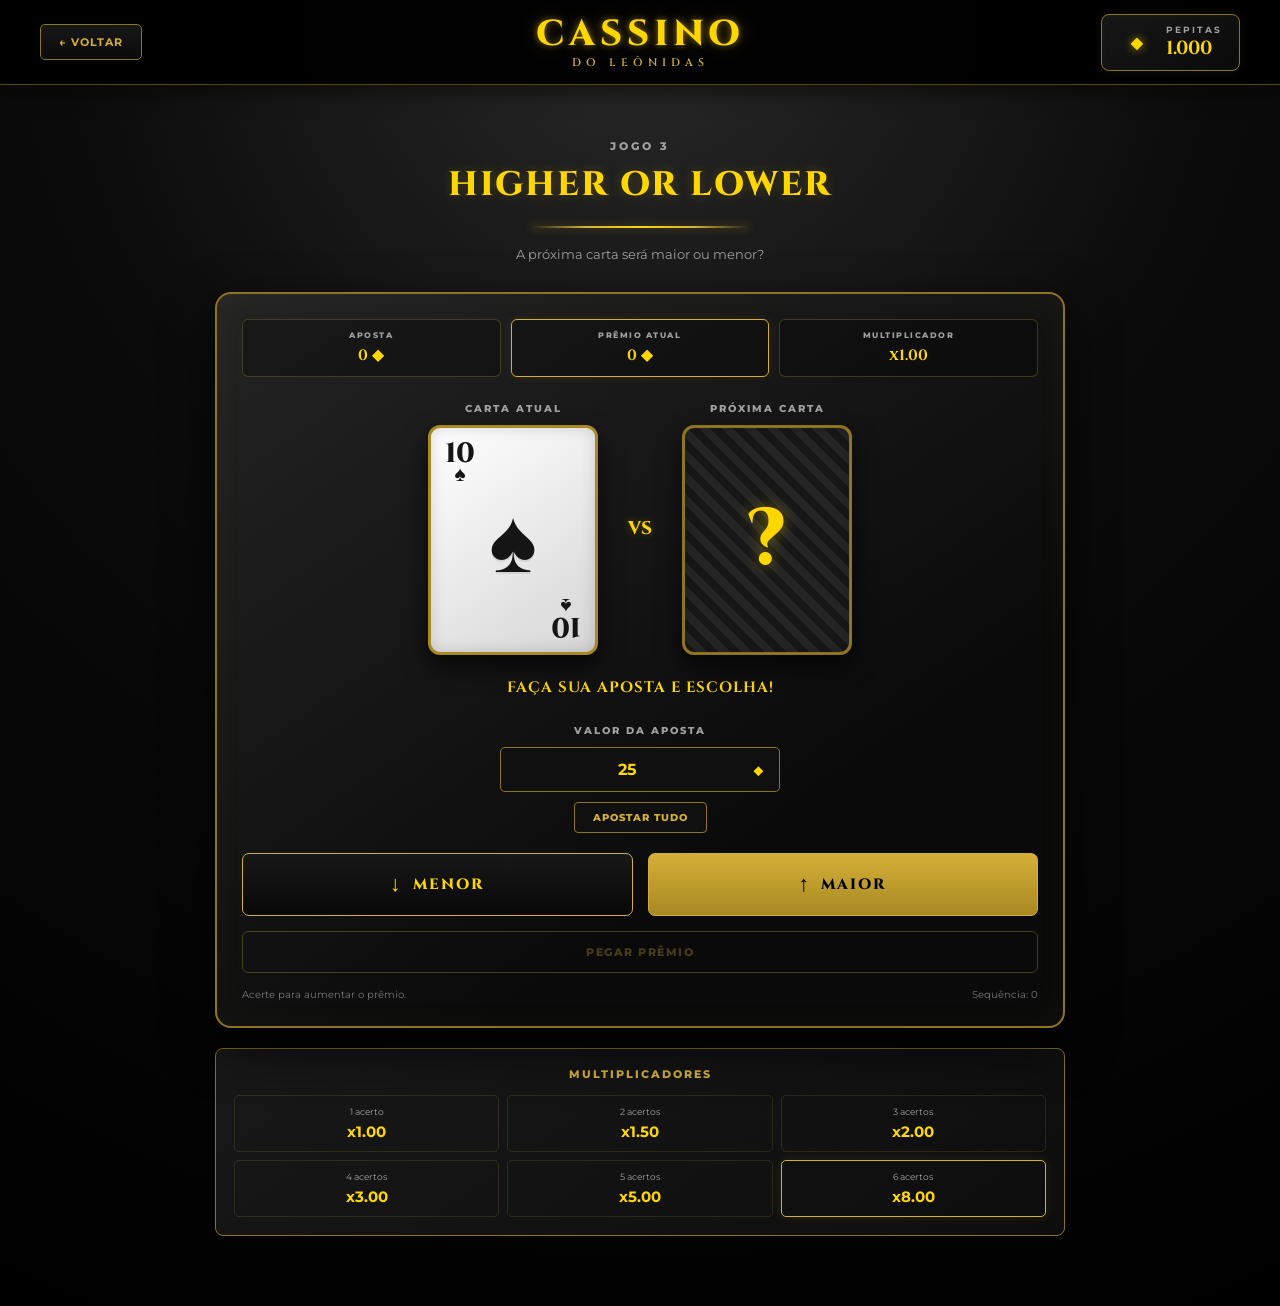
==== higherlower.html @ 217b802c "Movendo todos os arquivos para a raiz do projeto" ====
<!DOCTYPE html>
<html lang="pt-BR">

<head>

    <meta charset="UTF-8">

    <meta
        name="viewport"
        content="width=device-width, initial-scale=1.0"
    >

    <title>
        Higher or Lower - Cassino do Leônidas
    </title>

    <!-- Fontes -->

    <link
        rel="preconnect"
        href="https://fonts.googleapis.com"
    >

    <link
        rel="preconnect"
        href="https://fonts.gstatic.com"
        crossorigin
    >

    <link
        href="https://fonts.googleapis.com/css2?family=Cinzel:wght@500;600;700;800&family=Montserrat:wght@400;500;600;700;800&display=swap"
        rel="stylesheet"
    >

    <link
        rel="stylesheet"
        href="higherlower.css"
    >

</head>

<body>


    <!-- =====================================================
         CABEÇALHO
         ===================================================== -->

    <header class="top-bar">

        <button
            class="back-button"
            onclick="window.location.href='index.html'"
        >
            ← VOLTAR
        </button>


        <div class="logo">

            <span class="logo-main">
                CASSINO
            </span>

            <span class="logo-sub">
                DO LEÔNIDAS
            </span>

        </div>


        <div class="gold-balance">

            <div class="gold-icon">
                ◆
            </div>

            <div class="gold-info">

                <span class="gold-label">
                    PEPITAS
                </span>

                <span id="gold-amount">
                    0
                </span>

            </div>

        </div>

    </header>



    <!-- =====================================================
         PÁGINA
         ===================================================== -->

    <main class="game-page">

        <section class="game-section">


            <!-- =================================================
                 CABEÇALHO DO JOGO
                 ================================================= -->

            <div class="game-heading">

                <span class="eyebrow">
                    JOGO 3
                </span>

                <h1>
                    HIGHER OR LOWER
                </h1>

                <div class="gold-line"></div>

                <p>
                    A próxima carta será maior ou menor?
                </p>

            </div>



            <!-- =================================================
                 ÁREA PRINCIPAL
                 ================================================= -->

            <div class="game-panel">


                <!-- =================================================
                     STATUS
                     ================================================= -->

                <div class="round-status">

                    <div class="status-item">

                        <span class="status-label">
                            APOSTA
                        </span>

                        <strong id="current-bet">
                            0 ◆
                        </strong>

                    </div>


                    <div class="status-item highlight">

                        <span class="status-label">
                            PRÊMIO ATUAL
                        </span>

                        <strong id="current-prize">
                            0 ◆
                        </strong>

                    </div>


                    <div class="status-item">

                        <span class="status-label">
                            MULTIPLICADOR
                        </span>

                        <strong id="current-multiplier">
                            x1.00
                        </strong>

                    </div>

                </div>



                <!-- =================================================
                     ÁREA DAS CARTAS
                     ================================================= -->

                <div class="cards-area">


                    <!-- CARTA ATUAL -->

                    <div class="card-container">

                        <span class="card-label">
                            CARTA ATUAL
                        </span>

                        <div
                            id="current-card"
                            class="playing-card"
                        >

                            <div
                                class="card-corner top"
                            >

                                <span
                                    class="card-rank"
                                >
                                    7
                                </span>

                                <span
                                    class="card-suit"
                                >
                                    ♦
                                </span>

                            </div>


                            <div
                                id="current-card-center"
                                class="card-center"
                            >
                                ♦
                            </div>


                            <div
                                class="card-corner bottom"
                            >

                                <span
                                    class="card-rank"
                                >
                                    7
                                </span>

                                <span
                                    class="card-suit"
                                >
                                    ♦
                                </span>

                            </div>

                        </div>

                    </div>



                    <div class="versus">
                        VS
                    </div>



                    <!-- PRÓXIMA CARTA -->

                    <div class="card-container">

                        <span class="card-label">
                            PRÓXIMA CARTA
                        </span>

                        <div
                            id="next-card"
                            class="playing-card hidden-card"
                        >

                            <span>
                                ?
                            </span>

                        </div>

                    </div>

                </div>



                <!-- =================================================
                     MENSAGEM
                     ================================================= -->

                <div
                    id="result-message"
                    class="result-message"
                >
                    FAÇA SUA APOSTA E ESCOLHA!
                </div>



                <!-- =================================================
                     APOSTA
                     ================================================= -->

                <div
                    id="bet-area"
                    class="bet-area"
                >

                    <div class="bet-title">
                        VALOR DA APOSTA
                    </div>


                    <div class="bet-input-wrapper">

                        <input
                            type="number"
                            id="bet-input"
                            min="1"
                            step="1"
                            value="25"
                            placeholder="Digite sua aposta"
                        >

                        <span>
                            ◆
                        </span>

                    </div>


                    <button
                        id="max-bet-button"
                        class="secondary-button"
                    >
                        APOSTAR TUDO
                    </button>

                </div>



                <!-- =================================================
                     ESCOLHAS
                     ================================================= -->

                <div class="choice-area">

                    <button
                        id="lower-button"
                        class="choice-button lower"
                    >

                        <span class="choice-arrow">
                            ↓
                        </span>

                        <span>
                            MENOR
                        </span>

                    </button>


                    <button
                        id="higher-button"
                        class="choice-button higher"
                    >

                        <span class="choice-arrow">
                            ↑
                        </span>

                        <span>
                            MAIOR
                        </span>

                    </button>

                </div>



                <!-- =================================================
                     PEGAR PRÊMIO
                     ================================================= -->

                <button
                    id="cashout-button"
                    class="cashout-button"
                    disabled
                >
                    PEGAR PRÊMIO
                </button>



                <!-- =================================================
                     INFORMAÇÕES
                     ================================================= -->

                <div class="round-info">

                    <span>
                        Acerte para aumentar o prêmio.
                    </span>

                    <span id="streak-info">
                        Sequência: 0
                    </span>

                </div>

            </div>



            <!-- =================================================
                 TABELA
                 ================================================= -->

            <div class="paytable">

                <div class="paytable-title">
                    MULTIPLICADORES
                </div>


                <div class="paytable-grid">

                    <div class="paytable-item">
                        <span>
                            1 acerto
                        </span>

                        <strong>
                            x1.00
                        </strong>
                    </div>


                    <div class="paytable-item">
                        <span>
                            2 acertos
                        </span>

                        <strong>
                            x1.50
                        </strong>
                    </div>


                    <div class="paytable-item">
                        <span>
                            3 acertos
                        </span>

                        <strong>
                            x2.00
                        </strong>
                    </div>


                    <div class="paytable-item">
                        <span>
                            4 acertos
                        </span>

                        <strong>
                            x3.00
                        </strong>
                    </div>


                    <div class="paytable-item">
                        <span>
                            5 acertos
                        </span>

                        <strong>
                            x5.00
                        </strong>
                    </div>


                    <div class="paytable-item jackpot-row">
                        <span>
                            6 acertos
                        </span>

                        <strong>
                            x8.00
                        </strong>
                    </div>

                </div>

            </div>

        </section>

    </main>



    <script src="higherlower.js"></script>

</body>

</html>
---- higherlower.css ----
/* =========================================================
   CONFIGURAÇÕES GERAIS
   ========================================================= */

* {
    margin: 0;
    padding: 0;
    box-sizing: border-box;
}


:root {

    --black: #000000;

    --dark: #0B0B0B;

    --dark-card: #161616;

    --gold: #D4AF37;

    --gold-bright: #FFD700;

    --gold-dark: #8F7420;

    --white: #F5F5F5;

    --gray: #A0A0A0;

}


body {

    min-height: 100vh;

    background:
        radial-gradient(
            circle at top,
            #292929 0%,
            #0B0B0B 40%,
            #000000 100%
        );

    color:
        var(--white);

    font-family:
        "Montserrat",
        sans-serif;

}


/* =========================================================
   CABEÇALHO
   ========================================================= */

.top-bar {

    position: fixed;

    top: 0;
    left: 0;

    z-index: 1000;

    width: 100%;

    height: 85px;

    display: flex;

    align-items: center;

    justify-content: space-between;

    padding: 0 40px;

    background:
        rgba(0, 0, 0, 0.96);

    border-bottom:
        1px solid
        rgba(212, 175, 55, 0.4);

    box-shadow:

        0 3px 20px
        rgba(0, 0, 0, 0.8),

        0 1px 10px
        rgba(212, 175, 55, 0.08);

}


/* =========================================================
   LOGO
   ========================================================= */

.logo {

    position: absolute;

    left: 50%;
    top: 50%;

    transform:
        translate(
            -50%,
            -50%
        );

    display: flex;

    flex-direction: column;

    align-items: center;

    line-height: 1;

    text-align: center;

}


.logo-main {

    font-family:
        "Cinzel",
        serif;

    font-size: 36px;

    font-weight: 800;

    letter-spacing: 5px;

    color:
        var(--gold-bright);

    text-shadow:

        0 0 6px
        rgba(255, 215, 0, 0.5),

        0 0 18px
        rgba(212, 175, 55, 0.3);

}


.logo-sub {

    margin-top: 5px;

    font-family:
        "Cinzel",
        serif;

    font-size: 11px;

    font-weight: 600;

    letter-spacing: 5px;

    color:
        var(--gold);

}


/* =========================================================
   BOTÃO VOLTAR
   ========================================================= */

.back-button {

    padding:
        10px 18px;

    border:
        1px solid
        var(--gold-dark);

    border-radius:
        5px;

    background:
        linear-gradient(
            180deg,
            #171717,
            #0B0B0B
        );

    color:
        var(--gold);

    font-family:
        "Montserrat",
        sans-serif;

    font-size:
        11px;

    font-weight:
        700;

    letter-spacing:
        1px;

    cursor:
        pointer;

    transition:
        0.2s ease;

}


.back-button:hover {

    color:
        var(--gold-bright);

    border-color:
        var(--gold);

    transform:
        translateX(-2px);

}


/* =========================================================
   SALDO
   ========================================================= */

.gold-balance {

    display: flex;

    align-items: center;

    gap: 12px;

    padding:
        9px 17px;

    background:
        linear-gradient(
            145deg,
            #171717,
            #0A0A0A
        );

    border:
        1px solid
        var(--gold-dark);

    border-radius:
        8px;

    box-shadow:

        inset 0 0 10px
        rgba(212, 175, 55, 0.04),

        0 0 12px
        rgba(212, 175, 55, 0.08);

}


.gold-icon {

    width: 35px;
    height: 35px;

    display: flex;

    align-items: center;
    justify-content: center;

    font-size: 23px;

    color:
        var(--gold-bright);

    text-shadow:
        0 0 8px
        rgba(255, 215, 0, 0.6);

}


.gold-info {

    display: flex;

    flex-direction: column;

}


.gold-label {

    font-size: 9px;

    font-weight: 700;

    letter-spacing: 2px;

    color:
        var(--gray);

}


#gold-amount {

    font-family:
        "Cinzel",
        serif;

    font-size:
        19px;

    font-weight:
        700;

    color:
        var(--gold-bright);

}


/* =========================================================
   PÁGINA
   ========================================================= */

.game-page {

    min-height: 100vh;

    display: flex;

    justify-content: center;

    padding:
        135px 20px 70px;

}


.game-section {

    width: 100%;

    max-width: 850px;

}


/* =========================================================
   CABEÇALHO
   ========================================================= */

.game-heading {

    text-align:
        center;

}


.eyebrow {

    font-size:
        11px;

    font-weight:
        800;

    letter-spacing:
        3px;

    color:
        var(--gray);

}


.game-heading h1 {

    margin-top:
        8px;

    font-family:
        "Cinzel",
        serif;

    font-size:
        34px;

    font-weight:
        800;

    letter-spacing:
        2px;

    color:
        var(--gold-bright);

    text-shadow:
        0 0 12px
        rgba(255, 215, 0, 0.2);

}


.gold-line {

    width:
        220px;

    height:
        2px;

    margin:
        18px auto;

    background:
        linear-gradient(
            90deg,
            transparent,
            var(--gold),
            var(--gold-bright),
            var(--gold),
            transparent
        );

    box-shadow:
        0 0 8px
        rgba(255, 215, 0, 0.35);

}


.game-heading p {

    color:
        var(--gray);

    font-size:
        13px;

    margin-bottom:
        30px;

}


/* =========================================================
   PAINEL
   ========================================================= */

.game-panel {

    position:
        relative;

    padding:
        25px;

    border:
        2px solid
        var(--gold-dark);

    border-radius:
        16px;

    background:
        linear-gradient(
            145deg,
            #242424,
            #0A0A0A 70%
        );

    box-shadow:

        0 18px 50px
        rgba(0, 0, 0, 0.75),

        inset 0 0 35px
        rgba(212, 175, 55, 0.04);

}


/* =========================================================
   STATUS
   ========================================================= */

.round-status {

    display:
        grid;

    grid-template-columns:
        repeat(3, 1fr);

    gap:
        10px;

    margin-bottom:
        25px;

}


.status-item {

    padding:
        10px;

    text-align:
        center;

    border:
        1px solid
        rgba(212, 175, 55, 0.25);

    border-radius:
        6px;

    background:
        rgba(0, 0, 0, 0.3);

}


.status-item.highlight {

    border-color:
        var(--gold);

    box-shadow:
        0 0 12px
        rgba(212, 175, 55, 0.08);

}


.status-label {

    display:
        block;

    margin-bottom:
        5px;

    font-size:
        8px;

    font-weight:
        800;

    letter-spacing:
        1.5px;

    color:
        var(--gray);

}


.status-item strong {

    font-family:
        "Cinzel",
        serif;

    font-size:
        15px;

    color:
        var(--gold-bright);

}


/* =========================================================
   CARTAS
   ========================================================= */

.cards-area {

    display:
        flex;

    align-items:
        center;

    justify-content:
        center;

    gap:
        30px;

}


.card-container {

    display:
        flex;

    flex-direction:
        column;

    align-items:
        center;

    gap:
        10px;

}


.card-label {

    font-size:
        10px;

    font-weight:
        800;

    letter-spacing:
        2px;

    color:
        var(--gray);

}


/* =========================================================
   CARTA
   ========================================================= */

.playing-card {

    position:
        relative;

    width:
        170px;

    height:
        230px;

    display:
        flex;

    align-items:
        center;

    justify-content:
        center;

    overflow:
        hidden;

    border:
        3px solid
        #A88923;

    border-radius:
        12px;

    background:
        linear-gradient(
            145deg,
            #FFFFFF,
            #D6D6D6
        );

    color:
        #151515;

    box-shadow:

        0 12px 25px
        rgba(0, 0, 0, 0.65),

        inset 0 0 15px
        rgba(0, 0, 0, 0.15);

    transition:
        transform 0.3s ease,
        box-shadow 0.3s ease;

}


.playing-card.red {

    color:
        #9B1515;

}


.card-corner {

    position:
        absolute;

    display:
        flex;

    flex-direction:
        column;

    align-items:
        center;

    font-family:
        "Cinzel",
        serif;

    font-size:
        28px;

    font-weight:
        800;

    line-height:
        0.9;

}


.card-corner.top {

    top:
        13px;

    left:
        14px;

}


.card-corner.bottom {

    right:
        14px;

    bottom:
        13px;

    transform:
        rotate(180deg);

}


.card-suit {

    font-size:
        21px;

}


.card-center {

    font-size:
        90px;

    line-height:
        1;

    text-shadow:
        0 2px 0
        rgba(0, 0, 0, 0.08);

}


.hidden-card {

    background:
        repeating-linear-gradient(
            45deg,
            #171717,
            #171717 8px,
            #252525 8px,
            #252525 16px
        );

    border-color:
        var(--gold-dark);

    color:
        var(--gold-bright);

    font-family:
        "Cinzel",
        serif;

    font-size:
        80px;

    font-weight:
        800;

}


.hidden-card span {

    text-shadow:
        0 0 15px
        rgba(255, 215, 0, 0.4);

}


.hidden-card.revealed {

    background:
        linear-gradient(
            145deg,
            #FFFFFF,
            #D6D6D6
        );

    color:
        #151515;

}


.versus {

    font-family:
        "Cinzel",
        serif;

    font-size:
        18px;

    font-weight:
        800;

    color:
        var(--gold-bright);

    text-shadow:
        0 0 8px
        rgba(255, 215, 0, 0.3);

}


/* =========================================================
   MENSAGEM
   ========================================================= */

.result-message {

    min-height:
        25px;

    margin:
        22px 0;

    text-align:
        center;

    font-family:
        "Cinzel",
        serif;

    font-size:
        15px;

    font-weight:
        700;

    letter-spacing:
        1px;

    color:
        var(--gold-bright);

}


.result-message.win {

    animation:
        resultPulse
        0.55s ease;

}


.result-message.loss {

    color:
        #B6B6B6;

}


.result-message.jackpot {

    color:
        var(--gold-bright);

    text-shadow:

        0 0 8px
        rgba(255, 215, 0, 0.8),

        0 0 22px
        rgba(255, 215, 0, 0.5);

    animation:
        resultPulse
        0.55s ease;

}


/* =========================================================
   APOSTA
   ========================================================= */

.bet-area {

    text-align:
        center;

}


.bet-title {

    margin-bottom:
        10px;

    font-size:
        10px;

    font-weight:
        800;

    letter-spacing:
        2px;

    color:
        var(--gray);

}


.bet-input-wrapper {

    width:
        100%;

    max-width:
        280px;

    display:
        flex;

    align-items:
        center;

    margin:
        auto;

    border:
        1px solid
        var(--gold-dark);

    border-radius:
        5px;

    overflow:
        hidden;

    background:
        #101010;

}


.bet-input-wrapper input {

    width:
        100%;

    padding:
        12px;

    border:
        none;

    outline:
        none;

    background:
        transparent;

    text-align:
        center;

    color:
        var(--gold-bright);

    font-family:
        "Montserrat",
        sans-serif;

    font-size:
        16px;

    font-weight:
        700;

}


.bet-input-wrapper span {

    padding-right:
        15px;

    color:
        var(--gold-bright);

    font-size:
        18px;

}


/* =========================================================
   REMOVER SETAS
   ========================================================= */

.bet-input-wrapper input::-webkit-outer-spin-button,
.bet-input-wrapper input::-webkit-inner-spin-button {

    -webkit-appearance:
        none;

    margin:
        0;

}


.bet-input-wrapper input[type=number] {

    -moz-appearance:
        textfield;

}


/* =========================================================
   BOTÃO SECUNDÁRIO
   ========================================================= */

.secondary-button {

    margin-top:
        10px;

    padding:
        8px 18px;

    border:
        1px solid
        var(--gold-dark);

    border-radius:
        4px;

    background:
        #101010;

    color:
        var(--gold);

    font-family:
        "Montserrat",
        sans-serif;

    font-size:
        10px;

    font-weight:
        800;

    letter-spacing:
        1px;

    cursor:
        pointer;

}


.secondary-button:hover:not(:disabled) {

    color:
        var(--gold-bright);

    border-color:
        var(--gold);

}


/* =========================================================
   ESCOLHAS
   ========================================================= */

.choice-area {

    display:
        grid;

    grid-template-columns:
        1fr 1fr;

    gap:
        15px;

    margin-top:
        20px;

}


.choice-button {

    display:
        flex;

    align-items:
        center;

    justify-content:
        center;

    gap:
        10px;

    padding:
        16px;

    border:
        1px solid
        var(--gold);

    border-radius:
        7px;

    font-family:
        "Cinzel",
        serif;

    font-size:
        15px;

    font-weight:
        800;

    letter-spacing:
        2px;

    cursor:
        pointer;

    transition:
        0.2s ease;

}


.choice-button.higher {

    background:
        linear-gradient(
            180deg,
            #D4AF37,
            #A88923
        );

    color:
        #000000;

}


.choice-button.lower {

    background:
        linear-gradient(
            180deg,
            #171717,
            #080808
        );

    color:
        var(--gold-bright);

}


.choice-button:hover:not(:disabled) {

    transform:
        translateY(-2px);

    box-shadow:
        0 6px 20px
        rgba(255, 215, 0, 0.2);

}


.choice-button:disabled {

    cursor:
        not-allowed;

    opacity:
        0.45;

}


.choice-arrow {

    font-size:
        22px;

}


/* =========================================================
   PEGAR PRÊMIO
   ========================================================= */

.cashout-button {

    width:
        100%;

    margin-top:
        15px;

    padding:
        13px;

    border:
        1px solid
        var(--gold);

    border-radius:
        6px;

    background:
        transparent;

    color:
        var(--gold);

    font-family:
        "Montserrat",
        sans-serif;

    font-size:
        11px;

    font-weight:
        800;

    letter-spacing:
        1.5px;

    cursor:
        pointer;

    transition:
        0.2s ease;

}


.cashout-button:hover:not(:disabled) {

    background:
        rgba(212, 175, 55, 0.1);

    color:
        var(--gold-bright);

}


.cashout-button:disabled {

    cursor:
        not-allowed;

    opacity:
        0.3;

}


/* =========================================================
   INFORMAÇÕES
   ========================================================= */

.round-info {

    display:
        flex;

    justify-content:
        space-between;

    gap:
        10px;

    margin-top:
        15px;

    color:
        #777777;

    font-size:
        10px;

}


/* =========================================================
   TABELA
   ========================================================= */

.paytable {

    margin-top:
        20px;

    padding:
        18px;

    border:
        1px solid
        var(--gold-dark);

    border-radius:
        8px;

    background:
        linear-gradient(
            145deg,
            #181818,
            #0D0D0D
        );

}


.paytable-title {

    text-align:
        center;

    margin-bottom:
        14px;

    font-size:
        11px;

    font-weight:
        800;

    letter-spacing:
        2px;

    color:
        var(--gold);

}


.paytable-grid {

    display:
        grid;

    grid-template-columns:
        repeat(3, 1fr);

    gap:
        8px;

}


.paytable-item {

    display:
        flex;

    flex-direction:
        column;

    align-items:
        center;

    gap:
        5px;

    padding:
        10px;

    border:
        1px solid
        rgba(212, 175, 55, 0.15);

    border-radius:
        5px;

    color:
        var(--gray);

    font-size:
        9px;

}


.paytable-item strong {

    color:
        var(--gold-bright);

    font-size:
        15px;

}


.paytable-item.jackpot-row {

    border-color:
        var(--gold);

    box-shadow:
        0 0 12px
        rgba(255, 215, 0, 0.1);

}


/* =========================================================
   ANIMAÇÃO
   ========================================================= */

@keyframes resultPulse {

    0% {

        transform:
            scale(1);

    }

    50% {

        transform:
            scale(1.06);

    }

    100% {

        transform:
            scale(1);

    }

}


/* =========================================================
   ANIMAÇÃO DA CARTA
   ========================================================= */

@keyframes cardReveal {

    0% {

        transform:
            rotateY(90deg)
            scale(0.9);

        opacity:
            0.2;

    }

    100% {

        transform:
            rotateY(0)
            scale(1);

        opacity:
            1;

    }

}


.card-reveal {

    animation:
        cardReveal
        0.45s ease;

}


/* =========================================================
   RESPONSIVIDADE
   ========================================================= */

@media (max-width: 650px) {

    .top-bar {

        height:
            110px;

        padding:
            15px 20px;

        align-items:
            flex-end;

    }


    .logo {

        top:
            33px;

    }


    .logo-main {

        font-size:
            25px;

        letter-spacing:
            4px;

    }


    .logo-sub {

        font-size:
            9px;

        letter-spacing:
            3px;

    }


    .game-page {

        padding:
            150px 15px 60px;

    }


    .game-heading h1 {

        font-size:
            25px;

    }


    .game-panel {

        padding:
            15px;

    }


    .playing-card {

        width:
            125px;

        height:
            175px;

    }


    .card-center {

        font-size:
            62px;

    }


    .card-corner {

        font-size:
            21px;

    }


    .card-suit {

        font-size:
            16px;

    }


    .cards-area {

        gap:
            12px;

    }


    .versus {

        font-size:
            13px;

    }


    .paytable-grid {

        grid-template-columns:
            repeat(2, 1fr);

    }


    .round-info {

        flex-direction:
            column;

        text-align:
            center;

    }

}


@media (max-width: 420px) {

    .game-heading h1 {

        font-size:
            21px;

    }


    .round-status {

        gap:
            5px;

    }


    .status-item {

        padding:
            8px 4px;

    }


    .status-label {

        font-size:
            7px;

    }


    .status-item strong {

        font-size:
            12px;

    }


    .playing-card {

        width:
            105px;

        height:
            150px;

    }


    .card-center {

        font-size:
            48px;

    }


    .card-corner {

        font-size:
            17px;

    }


    .card-suit {

        font-size:
            13px;

    }


    .choice-button {

        padding:
            13px 8px;

        font-size:
            12px;

    }

}
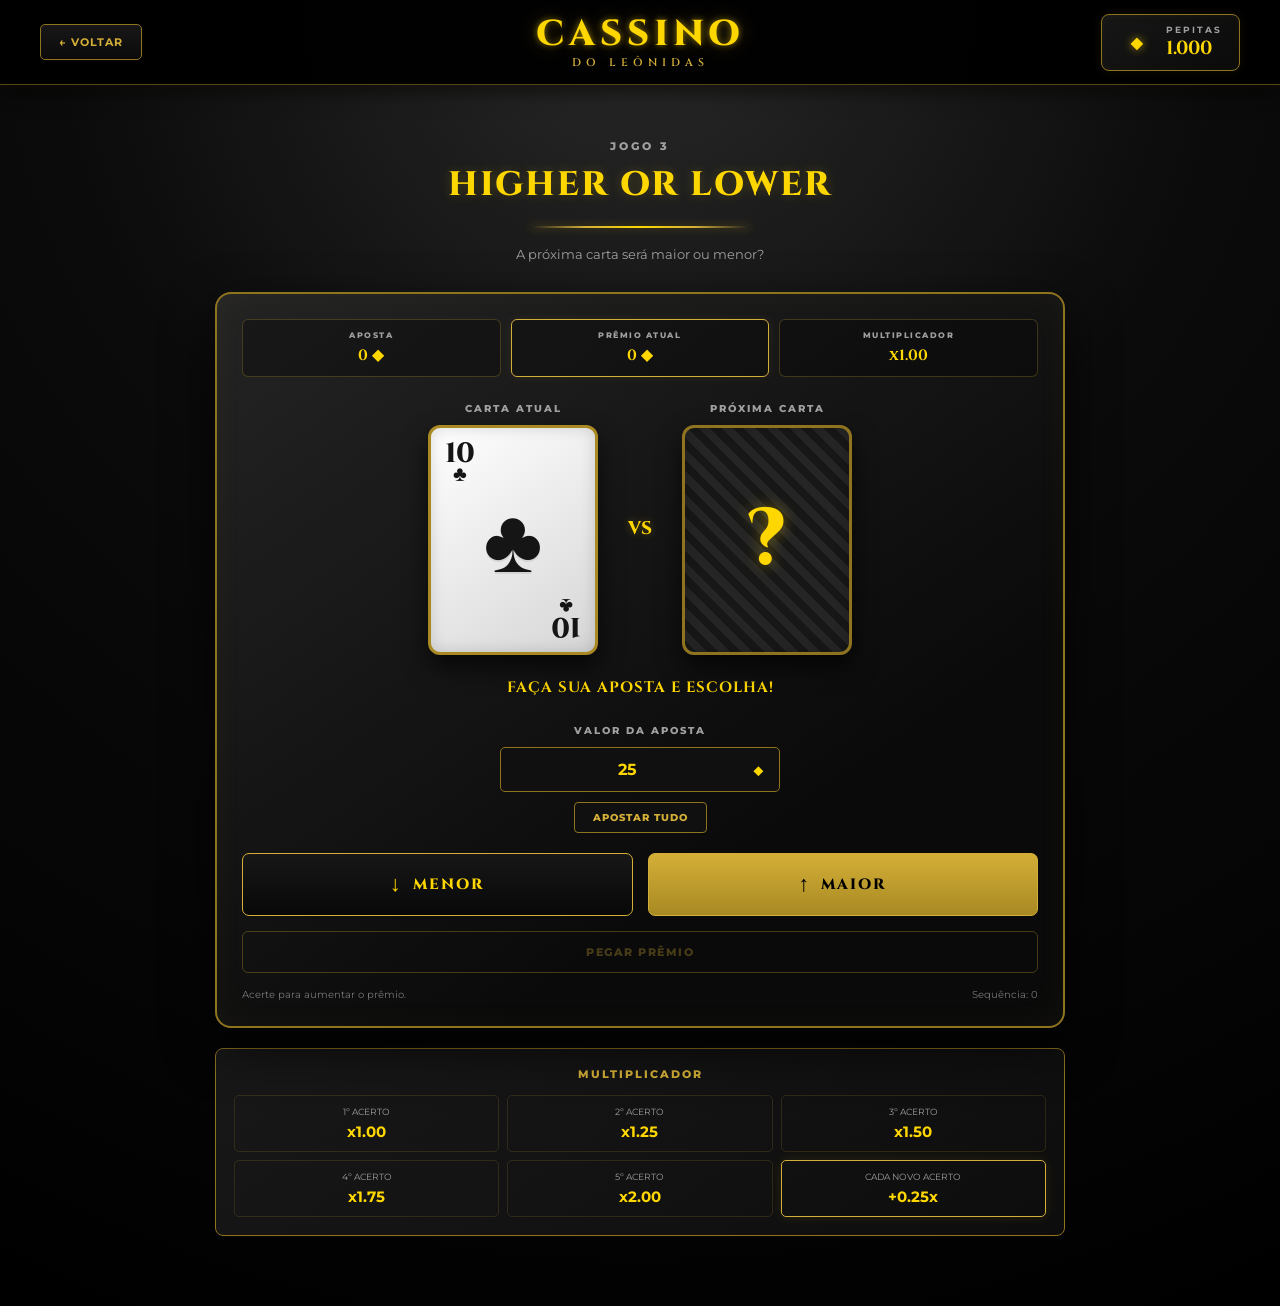
==== commit 7678d63a: "Reformulando Higher Or Lower" ====
--- a/higherlower.html
+++ b/higherlower.html
@@ -420,81 +420,80 @@
 
             <div class="paytable">
 
-                <div class="paytable-title">
-                    MULTIPLICADORES
-                </div>
-
-
-                <div class="paytable-grid">
-
-                    <div class="paytable-item">
-                        <span>
-                            1 acerto
-                        </span>
-
-                        <strong>
-                            x1.00
-                        </strong>
-                    </div>
-
-
-                    <div class="paytable-item">
-                        <span>
-                            2 acertos
-                        </span>
-
-                        <strong>
-                            x1.50
-                        </strong>
-                    </div>
-
-
-                    <div class="paytable-item">
-                        <span>
-                            3 acertos
-                        </span>
-
-                        <strong>
-                            x2.00
-                        </strong>
-                    </div>
-
-
-                    <div class="paytable-item">
-                        <span>
-                            4 acertos
-                        </span>
-
-                        <strong>
-                            x3.00
-                        </strong>
-                    </div>
-
-
-                    <div class="paytable-item">
-                        <span>
-                            5 acertos
-                        </span>
-
-                        <strong>
-                            x5.00
-                        </strong>
-                    </div>
-
-
-                    <div class="paytable-item jackpot-row">
-                        <span>
-                            6 acertos
-                        </span>
-
-                        <strong>
-                            x8.00
-                        </strong>
-                    </div>
-
-                </div>
-
-            </div>
+    <div class="paytable-title">
+        MULTIPLICADOR
+    </div>
+
+    <div class="paytable-grid">
+
+        <div class="paytable-item">
+            <span>
+                1º ACERTO
+            </span>
+
+            <strong>
+                x1.00
+            </strong>
+        </div>
+
+
+        <div class="paytable-item">
+            <span>
+                2º ACERTO
+            </span>
+
+            <strong>
+                x1.25
+            </strong>
+        </div>
+
+
+        <div class="paytable-item">
+            <span>
+                3º ACERTO
+            </span>
+
+            <strong>
+                x1.50
+            </strong>
+        </div>
+
+
+        <div class="paytable-item">
+            <span>
+                4º ACERTO
+            </span>
+
+            <strong>
+                x1.75
+            </strong>
+        </div>
+
+
+        <div class="paytable-item">
+            <span>
+                5º ACERTO
+            </span>
+
+            <strong>
+                x2.00
+            </strong>
+        </div>
+
+
+        <div class="paytable-item jackpot-row">
+            <span>
+                CADA NOVO ACERTO
+            </span>
+
+            <strong>
+                +0.25x
+            </strong>
+        </div>
+
+    </div>
+
+</div>
 
         </section>
 
